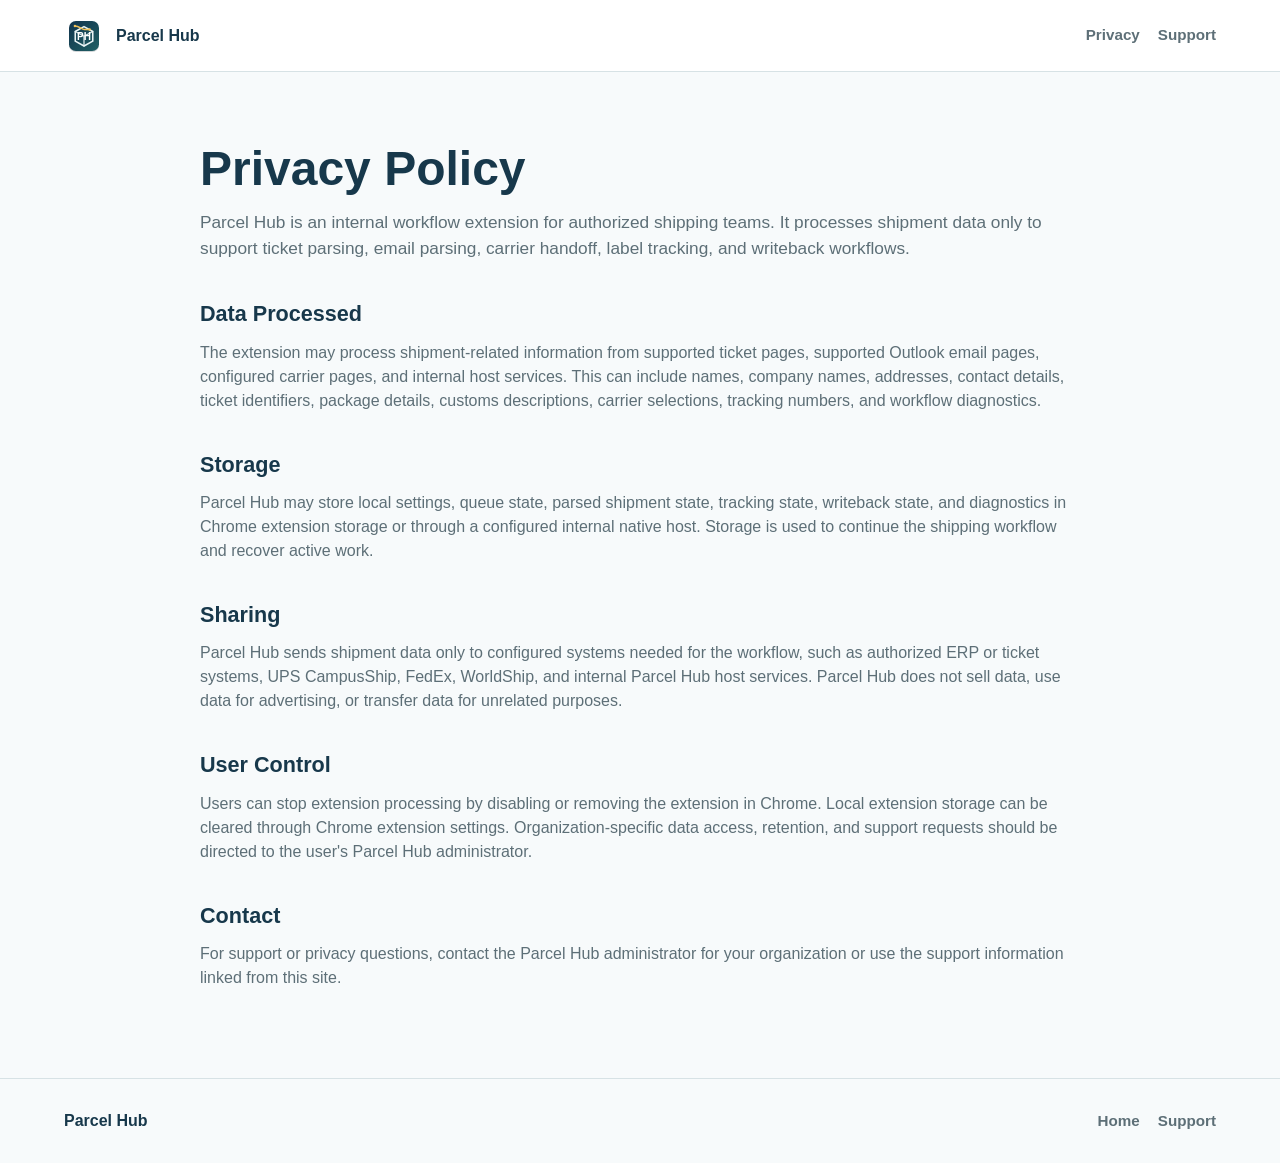
==== privacy/index.html @ ffb34940 "Add Parcel Hub public website" ====
<!doctype html>
<html lang="en">
<head>
  <meta charset="utf-8">
  <meta name="viewport" content="width=device-width, initial-scale=1">
  <title>Parcel Hub Privacy Policy</title>
  <meta name="description" content="Privacy policy for the Parcel Hub Chrome extension.">
  <link rel="icon" href="../assets/parcel-hub-icon.svg" type="image/svg+xml">
  <link rel="stylesheet" href="../styles.css">
</head>
<body>
  <header class="site-header">
    <a class="brand" href="../" aria-label="Parcel Hub home">
      <img src="../assets/parcel-hub-icon.svg" alt="" width="40" height="40">
      <span>Parcel Hub</span>
    </a>
    <nav aria-label="Parcel Hub pages">
      <a href="./" aria-current="page">Privacy</a>
      <a href="../support/">Support</a>
    </nav>
  </header>

  <main class="document">
    <h1>Privacy Policy</h1>
    <p class="lede">Parcel Hub is an internal workflow extension for authorized shipping teams. It processes shipment data only to support ticket parsing, email parsing, carrier handoff, label tracking, and writeback workflows.</p>

    <h2>Data Processed</h2>
    <p>The extension may process shipment-related information from supported ticket pages, supported Outlook email pages, configured carrier pages, and internal host services. This can include names, company names, addresses, contact details, ticket identifiers, package details, customs descriptions, carrier selections, tracking numbers, and workflow diagnostics.</p>

    <h2>Storage</h2>
    <p>Parcel Hub may store local settings, queue state, parsed shipment state, tracking state, writeback state, and diagnostics in Chrome extension storage or through a configured internal native host. Storage is used to continue the shipping workflow and recover active work.</p>

    <h2>Sharing</h2>
    <p>Parcel Hub sends shipment data only to configured systems needed for the workflow, such as authorized ERP or ticket systems, UPS CampusShip, FedEx, WorldShip, and internal Parcel Hub host services. Parcel Hub does not sell data, use data for advertising, or transfer data for unrelated purposes.</p>

    <h2>User Control</h2>
    <p>Users can stop extension processing by disabling or removing the extension in Chrome. Local extension storage can be cleared through Chrome extension settings. Organization-specific data access, retention, and support requests should be directed to the user's Parcel Hub administrator.</p>

    <h2>Contact</h2>
    <p>For support or privacy questions, contact the Parcel Hub administrator for your organization or use the support information linked from this site.</p>
  </main>

  <footer>
    <span>Parcel Hub</span>
    <a href="../">Home</a>
    <a href="../support/">Support</a>
  </footer>
</body>
</html>
---- styles.css ----
:root {
  color-scheme: light;
  --ink: #17384b;
  --muted: #5d6f77;
  --line: #d7e2e5;
  --surface: #ffffff;
  --soft: #f4f8f9;
  --accent: #1f5f64;
  --gold: #f0c15a;
}

* {
  box-sizing: border-box;
}

body {
  margin: 0;
  color: var(--ink);
  background: #f7fafb;
  font-family: Arial, Helvetica, sans-serif;
  line-height: 1.5;
}

a {
  color: #1f5f64;
}

.site-header {
  position: sticky;
  top: 0;
  z-index: 10;
  display: flex;
  align-items: center;
  justify-content: space-between;
  gap: 24px;
  min-height: 72px;
  padding: 12px clamp(20px, 5vw, 64px);
  background: rgba(255, 255, 255, 0.94);
  border-bottom: 1px solid var(--line);
  backdrop-filter: blur(8px);
}

.brand {
  display: inline-flex;
  align-items: center;
  gap: 12px;
  color: var(--ink);
  font-weight: 700;
  text-decoration: none;
}

.brand img {
  width: 40px;
  height: 40px;
}

nav {
  display: flex;
  align-items: center;
  gap: 18px;
}

nav a,
footer a {
  color: var(--muted);
  font-size: 0.95rem;
  font-weight: 700;
  text-decoration: none;
}

nav a:hover,
footer a:hover {
  color: var(--accent);
}

.hero {
  position: relative;
  min-height: min(760px, calc(100vh - 72px));
  overflow: hidden;
  background: #102f44;
}

.hero-bg {
  position: absolute;
  inset: 0;
  width: 100%;
  height: 100%;
  object-fit: cover;
}

.hero::after {
  content: "";
  position: absolute;
  inset: 0;
  background: linear-gradient(90deg, rgba(14, 38, 54, 0.88), rgba(14, 38, 54, 0.48) 48%, rgba(14, 38, 54, 0.12));
}

.hero-copy {
  position: relative;
  z-index: 1;
  display: grid;
  align-content: center;
  min-height: inherit;
  width: min(650px, 100%);
  padding: 80px clamp(24px, 7vw, 92px);
  color: #fff;
}

h1,
h2,
h3,
p {
  margin-top: 0;
}

h1 {
  margin-bottom: 18px;
  font-size: clamp(3rem, 7vw, 5.8rem);
  line-height: 0.96;
}

.hero-copy p {
  max-width: 560px;
  margin-bottom: 0;
  color: #e7f0f2;
  font-size: clamp(1.1rem, 2vw, 1.35rem);
}

.section {
  width: min(1120px, calc(100% - 40px));
  margin: 0 auto;
  padding: 72px 0;
}

.section-heading {
  max-width: 760px;
  margin-bottom: 32px;
}

.section h2,
.document h1 {
  margin-bottom: 16px;
  font-size: clamp(2rem, 4vw, 3rem);
  line-height: 1.05;
}

.section-heading p,
.compact p,
.lede {
  color: var(--muted);
  font-size: 1.08rem;
}

.feature-grid {
  display: grid;
  grid-template-columns: repeat(3, minmax(0, 1fr));
  gap: 16px;
}

.feature-grid article {
  min-height: 196px;
  padding: 24px;
  border: 1px solid var(--line);
  border-radius: 8px;
  background: var(--surface);
}

.feature-grid h3 {
  margin-bottom: 12px;
  font-size: 1.2rem;
}

.feature-grid p {
  margin-bottom: 0;
  color: var(--muted);
}

.showcase {
  display: grid;
  grid-template-columns: repeat(2, minmax(0, 1fr));
  gap: 18px;
  width: min(1120px, calc(100% - 40px));
  margin: 0 auto;
  padding: 8px 0 72px;
}

.showcase img {
  width: 100%;
  border: 1px solid var(--line);
  border-radius: 8px;
  background: #fff;
}

.compact {
  padding-top: 0;
}

.document {
  width: min(880px, calc(100% - 40px));
  margin: 0 auto;
  padding: 72px 0;
}

.document h2 {
  margin: 36px 0 10px;
  font-size: 1.35rem;
}

.document p,
.document li {
  color: var(--muted);
}

.document ul {
  padding-left: 22px;
}

.document li + li {
  margin-top: 8px;
}

footer {
  display: flex;
  align-items: center;
  gap: 18px;
  padding: 30px clamp(20px, 5vw, 64px);
  border-top: 1px solid var(--line);
  color: var(--muted);
}

footer span {
  margin-right: auto;
  color: var(--ink);
  font-weight: 700;
}

@media (max-width: 780px) {
  .site-header,
  footer {
    align-items: flex-start;
    flex-direction: column;
  }

  .hero {
    min-height: 640px;
  }

  .hero::after {
    background: linear-gradient(180deg, rgba(14, 38, 54, 0.9), rgba(14, 38, 54, 0.52));
  }

  .hero-bg {
    object-position: 68% center;
  }

  .feature-grid,
  .showcase {
    grid-template-columns: 1fr;
  }

  footer span {
    margin-right: 0;
  }
}
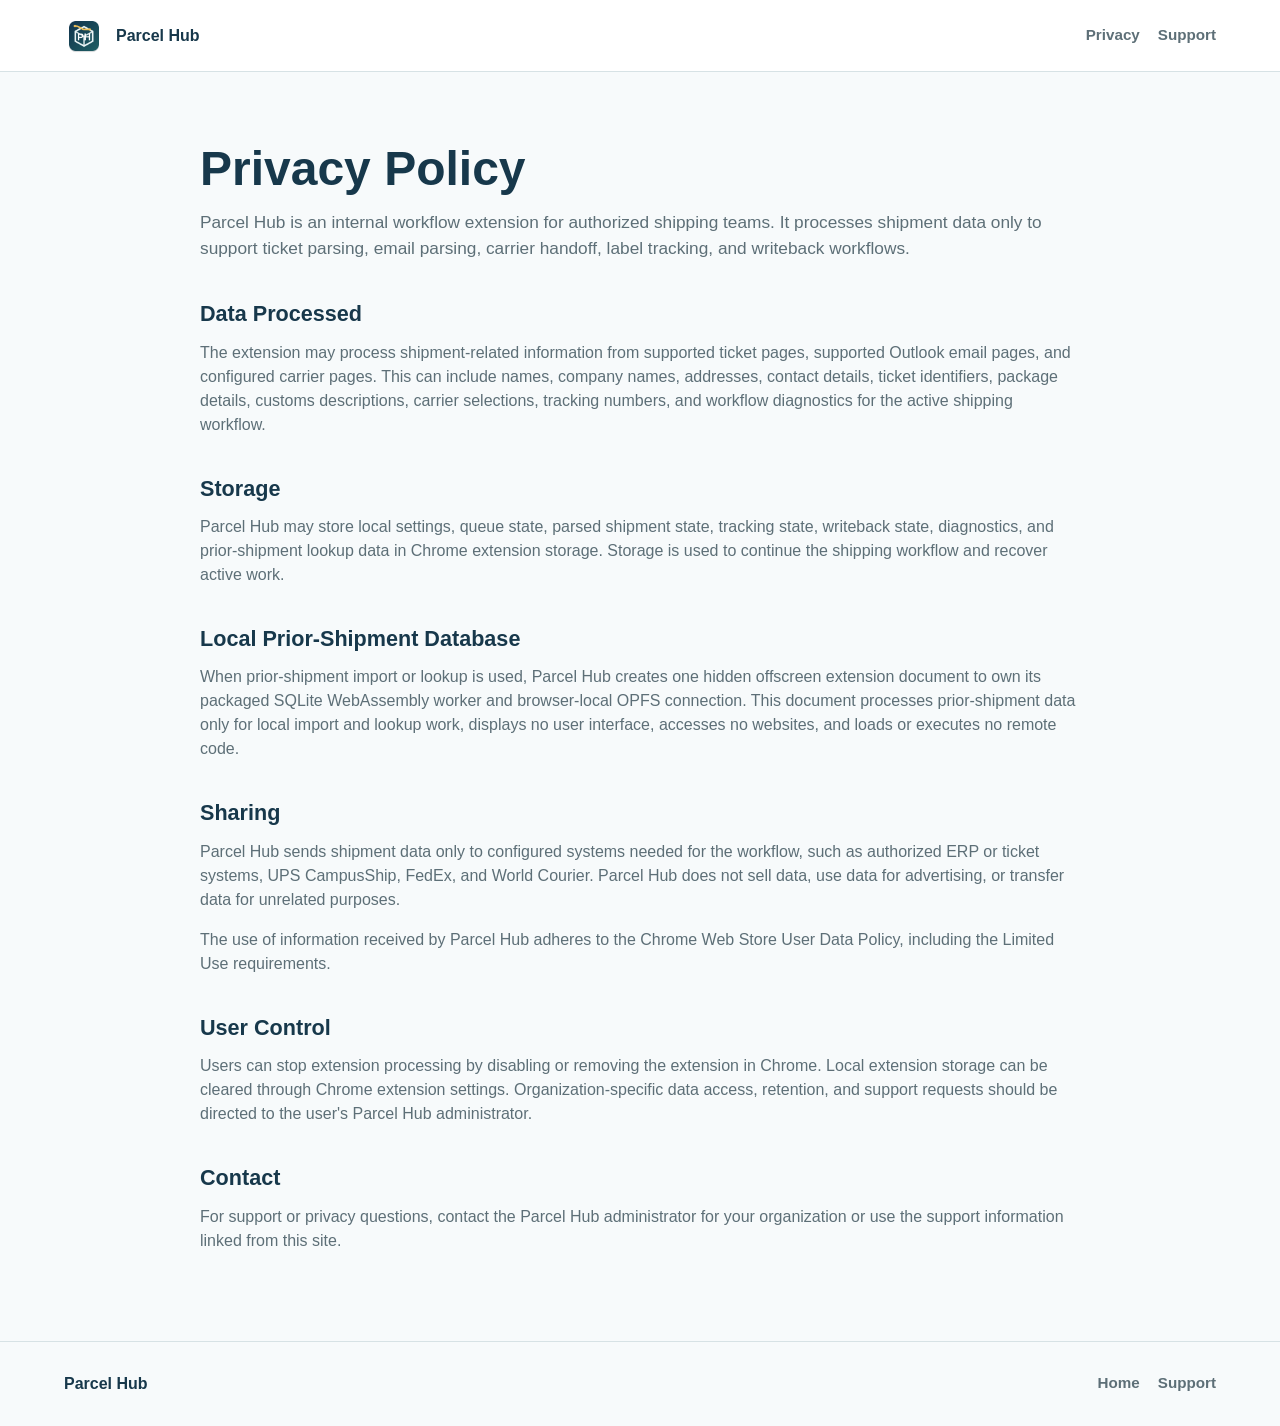
==== commit b1619390: "Update privacy, support and home pages to match the current extension Remove references to the retir" ====
--- a/privacy/index.html
+++ b/privacy/index.html
@@ -5,13 +5,13 @@
   <meta name="viewport" content="width=device-width, initial-scale=1">
   <title>Parcel Hub Privacy Policy</title>
   <meta name="description" content="Privacy policy for the Parcel Hub Chrome extension.">
-  <link rel="icon" href="../assets/parcel-hub-icon.svg" type="image/svg+xml">
+  <link rel="icon" href="../assets/parcel-hub-icon.png" type="image/png">
   <link rel="stylesheet" href="../styles.css">
 </head>
 <body>
   <header class="site-header">
     <a class="brand" href="../" aria-label="Parcel Hub home">
-      <img src="../assets/parcel-hub-icon.svg" alt="" width="40" height="40">
+      <img src="../assets/parcel-hub-icon.png" alt="" width="40" height="40">
       <span>Parcel Hub</span>
     </a>
     <nav aria-label="Parcel Hub pages">
@@ -25,13 +25,17 @@
     <p class="lede">Parcel Hub is an internal workflow extension for authorized shipping teams. It processes shipment data only to support ticket parsing, email parsing, carrier handoff, label tracking, and writeback workflows.</p>
 
     <h2>Data Processed</h2>
-    <p>The extension may process shipment-related information from supported ticket pages, supported Outlook email pages, configured carrier pages, and internal host services. This can include names, company names, addresses, contact details, ticket identifiers, package details, customs descriptions, carrier selections, tracking numbers, and workflow diagnostics.</p>
+    <p>The extension may process shipment-related information from supported ticket pages, supported Outlook email pages, and configured carrier pages. This can include names, company names, addresses, contact details, ticket identifiers, package details, customs descriptions, carrier selections, tracking numbers, and workflow diagnostics for the active shipping workflow.</p>
 
     <h2>Storage</h2>
-    <p>Parcel Hub may store local settings, queue state, parsed shipment state, tracking state, writeback state, and diagnostics in Chrome extension storage or through a configured internal native host. Storage is used to continue the shipping workflow and recover active work.</p>
+    <p>Parcel Hub may store local settings, queue state, parsed shipment state, tracking state, writeback state, diagnostics, and prior-shipment lookup data in Chrome extension storage. Storage is used to continue the shipping workflow and recover active work.</p>
+
+    <h2>Local Prior-Shipment Database</h2>
+    <p>When prior-shipment import or lookup is used, Parcel Hub creates one hidden offscreen extension document to own its packaged SQLite WebAssembly worker and browser-local OPFS connection. This document processes prior-shipment data only for local import and lookup work, displays no user interface, accesses no websites, and loads or executes no remote code.</p>
 
     <h2>Sharing</h2>
-    <p>Parcel Hub sends shipment data only to configured systems needed for the workflow, such as authorized ERP or ticket systems, UPS CampusShip, FedEx, WorldShip, and internal Parcel Hub host services. Parcel Hub does not sell data, use data for advertising, or transfer data for unrelated purposes.</p>
+    <p>Parcel Hub sends shipment data only to configured systems needed for the workflow, such as authorized ERP or ticket systems, UPS CampusShip, FedEx, and World Courier. Parcel Hub does not sell data, use data for advertising, or transfer data for unrelated purposes.</p>
+    <p>The use of information received by Parcel Hub adheres to the Chrome Web Store User Data Policy, including the Limited Use requirements.</p>
 
     <h2>User Control</h2>
     <p>Users can stop extension processing by disabling or removing the extension in Chrome. Local extension storage can be cleared through Chrome extension settings. Organization-specific data access, retention, and support requests should be directed to the user's Parcel Hub administrator.</p>
